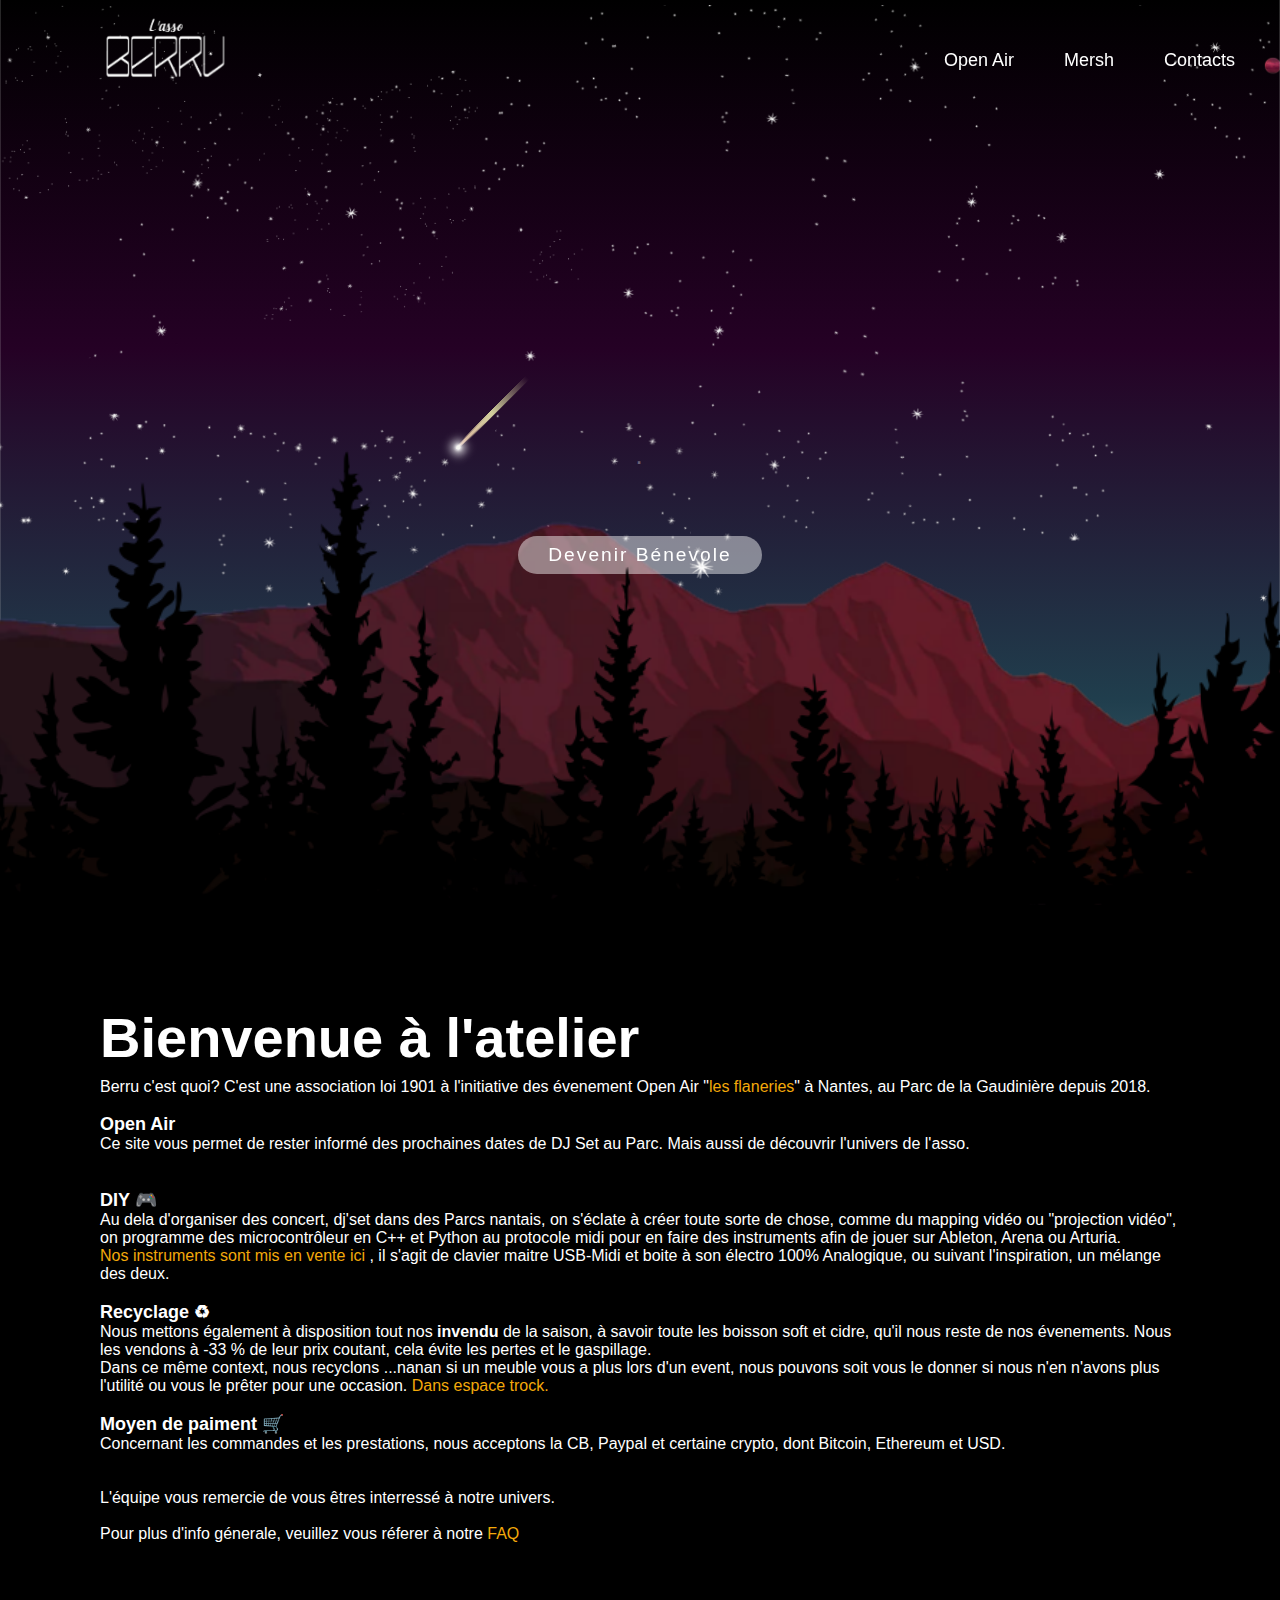
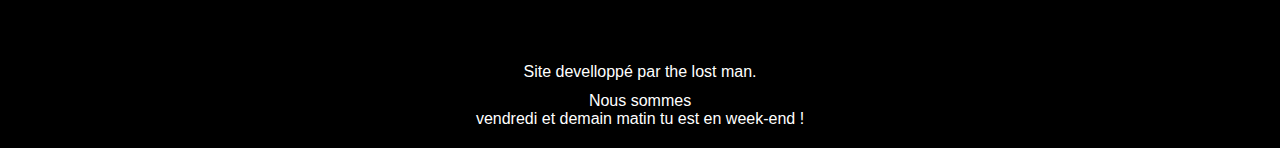
==== index.html @ 0fc73d99 "Update index.html" ====
<!--site asso pour les flâneries-->

<head>
    <title>L'asso berru</title>
    <link rel="shortcut icon" href="src-img\icon-octocat.png" />
    <link rel="stylesheet" href="index.css">
</head>

<body>

    <div class="barre-menu">
        <!-- <a href="github.com/berru-g" class="logo">Berru</a>-->
        <a id="logo" href="#">
            <img width="12%" height="12%" src="src-img\LOGO asso.png" title="Bienvenue 🖐"></a>

        <nav class="dropdownmenu">
            <ul>

                <li><a href="#">Contacts</a>
                    <ul id="submenu">
                        <li><a href="#">Prog</a></li>
                        <li><a href="#">Admin</a></li>
                        <li><a href="#">offre de stage</a></li>
                    </ul>
                </li>
                <li><a href="#">Mersh</a>
                    <ul id="submenu">
                        <li><a href="#" title="disponible le 01/10/2022">Boissons</a></li>
                        <li><a href="https://dodcircuits.netlify.app/">PCB</a></li>
                        <li><a href="#">SAPPES</a></li>
                    </ul>
                </li>
                <li><a href="https://fr-fr.facebook.com/lesflaneriesnantes" title="plus aucune date de prévu pour le moment">Open Air</a></li>
            </ul>
        </nav>
    </div>

    </header>

    <div class="shooting">
        <div class="trail"></div>
        <div class="core"></div>
    </div>
    <!--    <div>

        <a class="iss" href="https://ustream.tv/channel/9408562">
            <img width="20%" height="20%" src="src-img\ISS.png" title="ISS en live" />
    </div>-->

    <Section>
        <h2 id="text"><span>.</span><br></h2>

        <img src="src-img\Stars.png" id="sat">
        <img src="src-img\LUNE.png" id="stars">
        <img src="src-img\cosmos.png" id="cosmos">
        <a href="#" id="btn" title="et offre de stage">Devenir Bénevole</a>
        <!-- <a href="ROMANCE2.0.wav" download="Romance" id="btn">Telechargement gratuit</a>-->


        <img src="src-img\mountain3.png" id="mont" position:absolute>
        <img src="src-img\foret.png" id="forest" position:absolute>
    </Section>

    <!--INTEGRER DU PYTHON  = https://korben.info/javascript-python-brython.html -->
    <div class="sec">
        <h2>Bienvenue à l'atelier</h2>
        <p>Berru c'est quoi? C'est une association loi 1901 à l'initiative des évenement Open Air "<a href="#" id="scale">les flaneries</a>" à Nantes, au Parc de la Gaudinière depuis 2018.<br><br></p>
        <h4>Open Air</h4>
        <p>Ce site vous permet de rester informé des prochaines dates de DJ Set au Parc. Mais aussi de découvrir l'univers de l'asso.</p>

        <br><br>
        <h4>DIY 🎮</h4>
        <p> Au dela d'organiser des concert, dj'set dans des Parcs nantais, on s'éclate à créer toute sorte de chose, comme du mapping vidéo ou "projection vidéo", on programme des microcontrôleur en C++ et Python au protocole midi pour en faire des instruments
            afin de jouer sur Ableton, Arena ou Arturia.
            <p><a href="#">Nos instruments sont mis en vente ici</a> , il s'agit de clavier maitre USB-Midi et boite à son électro 100% Analogique, ou suivant l'inspiration, un mélange des deux.

                <br><br>
                <h4>Recyclage ♻</h4>
                <p>Nous mettons également à disposition tout nos
                    <strong>invendu</strong> de la saison, à savoir toute les boisson soft et cidre, qu'il nous reste de nos évenements. Nous les vendons à -33 % de leur prix coutant, cela évite les pertes et le gaspillage.
                    <br>Dans ce même context, nous recyclons ...nanan si un meuble vous a plus lors d'un event, nous pouvons soit vous le donner si nous n'en n'avons plus l'utilité ou vous le prêter pour une occasion. <a href="" #>Dans espace trock.</a>                    <br><br>
                    <h4>Moyen de paiment 🛒</h4>
                    <p>Concernant les commandes et les prestations, nous acceptons la CB, Paypal et certaine crypto, dont Bitcoin, Ethereum et USD.
                        <p> <br><br>L'équipe vous remercie de vous êtres interressé à notre univers.</p>
                        <br>
                        <div id="scale">
                            <p>Pour plus d'info génerale, veuillez vous réferer à notre <a href="#">FAQ</a></p>
                        </div>

    </div>

    <footer>
        <div class="scale">
            <p>Site develloppé par <a href="http://www.github.com/berru-g"> the lost man. </a></p>

            <a href="#" id="secret" title="">hello you, want to play?</a>

        </div>
        <p id="hour" style='color:var(--text-color);'>Nous sommes </p>

        <p id="jour" style='color:var(--text-color); '></p>
        <p id="nom" style='color:var(--text-color); '></p>

    </footer>
    <script>
        /*script by  Robert Gil Baptista repimpé*/
        let text = document.getElementById('text');
        let sat = document.getElementById('sat');
        let stars = document.getElementById('stars');
        let btn = document.getElementById('btn');
        let mont = document.getElementById('mont');
        let cosmos = document.getElementById('cosmos');
        let forest = document.getElementById('forest');
        let header = document.getElementById('header');

        window.addEventListener('scroll', function() {
            let value = window.scrollY;

            text.style.top = 15 + value * +.2 + '%';
            stars.style.top = value * -1.5 + 'px';
            stars.style.left = value * 5 + 'px';
            sat.style.top = value * -1 + 'px';
            sat.style.left = value * -1 + 'px';
            btn.style.marginTop = value * 1.5 + 'px';
            mont.style.top = value * +.34 + 'px';
            cosmos.style.top = value * .25 + 'px';
            header.style.top = value * .5 + 'px';
        })

        //		hour	function open()     //pk cette algo ne supporte que 3 var ?
        function myFunction() {
            var Bienvenue;
            var time = new Date().getHours();
            if (time < 11) {
                Bienvenue = "c'est encore une belle journée qui commence !";
            } else if (time < 20) { //SINON -hours inferieur 20H
                Bienvenue = "cette journée est plutôt cool !";
                //					document.open.boutton;//putain ça marche mais ça annule myFunction?!!!

            } else {
                Bienvenue = "la soirée s'annonce douce !"; //AUTREMENT write=""

            }

            document.getElementById("hour").innerHTML = Bienvenue; //Appel de mon id=""
        }

        //algo of the day
        var d = new Date();
        var days = ["dimanche, les autres on l'heure, toi tu as le temps!", "lundi, tendons vers nos objectifs!", "mardi c'est le jour de l'amitié !", "mercredi tous peut arriver !", "jeudi, le week-end s'approche !", "vendredi et demain matin tu est en week-end !", "samedi, on fait quoi aujourd'hui ?"];

        document.getElementById("jour").innerHTML = days[d.getDay()];
    </script>


</body>
---- index.css ----
:root {
    --primary: #000000;
    --txt: #ffffff;
}

* {
    margin: 0;
    padding: 0;
    box-sizing: border-box;
    font-family: Verdana, Geneva, Tahoma, sans-serif;
}

body {
    overflow-x: hidden;
    background-image: linear-gradient(to top, #f3a90a, #f88989, #64939b, #203e4d, #250125, #000000);
    min-height: 10vh;
}

.barre-menu {
    position: fixed;
    top: 4;
    left: 0;
    width: 100%;
    font-size: 18px;
    padding: 10px 100px;
    display: blocks;
    justify-content: space-around;
    align-items: center;
    z-index: 10;
}

.dropdownmenu {
    position: fixed;
    right: 20px;
    top: 40px;
    border-radius: 40px;
}


/* ----------------MENU-------1-------------------------------------------

        #header ul {
            display: flex;
            justify-content: center;
            align-items: flex-start;
        }
        
        #header ul li {
            list-style: none;
            margin-left: 40px;
        }

        #header ul li a {
            text-decoration: none;
            padding: 10px 15px;
            color: var(--txt);
            border-radius: 20px;
        }
        
        #header ul li a:hover,
        #header ul li a.active {
            background: var(--primary);
        }
        
        ----------------MENU---1-----------------------------------------------*/


/*------------MENU----2--------------------------------------------------------*/

.dropdownmenu ul,
.dropdownmenu li {
    margin: 0;
    padding: 0;
}

.dropdownmenu ul {
    background: var(--primary);
    list-style: none;
    width: 100%;
}

.dropdownmenu li {
    float: right;
    position: relative;
    width: auto;
}

.dropdownmenu a {
    background: transparent;
    color: #FFFFFF;
    display: block;
    padding: 10px 25px;
    text-align: center;
    text-decoration: none;
    border-radius: 10%;
    -webkit-transition: all .25s ease;
    -moz-transition: all .25s ease;
    -ms-transition: all .25s ease;
    -o-transition: all .25s ease;
    transition: all .25s ease;
}

.dropdownmenu li:hover a {
    background: #000000;
    border-radius: 10%;
}

#submenu {
    left: 0;
    opacity: 0;
    position: absolute;
    top: 35px;
    visibility: hidden;
    text-align: center;
    z-index: 1;
}

li:hover ul#submenu {
    opacity: 1;
    top: 40px;
    /* adjust this as per top nav padding top & bottom comes */
    visibility: visible;
    background-color: transparent;
}

#submenu li {
    float: none;
    width: 100%;
}

#submenu a:hover {
    background-color: #ffffff96;
}

#submenu a {
    background-color: transparent;
}


/*------------------------MENU---2-----------------------------------------------------------*/

#btn {
    text-decoration: none;
    display: inline;
    padding: 8px 30px;
    background: rgba(255, 255, 255, 0.46);
    color: var(--txt);
    font-size: 1.2em;
    font-weight: 500;
    letter-spacing: 2px;
    border-radius: 40px;
    transform: translatey(100px);
    z-index: 3;
}

#btn:hover {
    background: rgba(255, 255, 255, 0.964);
    color: black;
}

.star {
    position: absolute;
    width: 1px;
    height: 1px;
    border-radius: 50%;
    animation-iteration-count: infinite;
}

.shooting {
    z-index: 100;
    position: relative;
    top: 30%;
    left: 30%;
    width: 500px;
    height: 5px;
    border-radius: 5px;
    display: inline-block;
    transform: rotateZ(-45deg);
}

.shooting .core {
    display: inline-block;
    position: absolute;
    top: 0;
    left: 0;
    width: 4px;
    height: 4px;
    border-radius: 50%;
    background: #f7f7f1;
    box-shadow: 0px 0px 3px 1px #ffffff, 0px 0px 10px 5px #fffffff1;
    animation: 6s linear infinite core;
}

.shooting .trail {
    display: inline-block;
    position: absolute;
    content: '';
    width: 100px;
    height: 5px;
    border-radius: 50% 0 0 50%;
    background: linear-gradient( to right, #f7c9aedc, #f3f3b1d5 50%, transparent);
    top: -1px;
    left: 0;
    animation: 6s linear infinite trail;
}

@keyframes core {
    0% {
        left: 100%;
        opacity: 1;
    }
    15% {
        left: 30%;
        opacity: 0.8;
    }
    30% {
        left: 0;
        opacity: 0;
    }
    100% {
        left: 0;
        opacity: 0;
    }
}

@keyframes trail {
    0% {
        left: 100%;
        opacity: 1;
        width: 0;
    }
    15% {
        left: 35%;
        opacity: 0.5;
        width: 150px;
    }
    30% {
        left: 10%;
        opacity: 0;
        width: 150px;
    }
    100% {
        left: 0;
        opacity: 0;
        width: 150px;
    }
}

section {
    position: relative;
    width: 100%;
    height: 100vh;
    display: flex;
    justify-content: center;
    align-items: center;
}

section::before {
    content: "";
    position: absolute;
    bottom: 0;
    left: 0;
    width: 100%;
    height: 100px;
    /*z-index: 10;*/
}

section img {
    position: absolute;
    top: 0px;
    left: 0;
    width: 100%;
    height: 100%;
    object-fit: cover;
    pointer-events: none;
}

section #text {
    position: absolute;
    color: var(--txt);
    font-size: 10vw;
    text-align: center;
    line-height: .55em;
    font-family: Arial, Helvetica, sans-serif;
    opacity: 33%;
}

section #text span {
    font-size: .20em;
    letter-spacing: 2px;
    font-weight: 400;
}

.sec {
    position: relative;
    padding: 100px;
    background: var(--primary);
    z-index: 15;
}

.sec h2 {
    font-size: 3.5em;
    color: #fff;
    margin-bottom: 8px;
}

.sec p {
    font-size: 1em;
    color: #fff;
}

footer {
    position: fixed;
    padding: 20px 100px;
    background: var(--primary);
}

footer a {
    text-decoration: #f88989;
    color: #fff;
}

#cosmos {
    opacity: 20%;
    position: fixed;
    margin-top: -10%;
}

#stars {
    rotate: 55°;
    opacity: 100%;
}

#forest {
    z-index: 5;
}

footer {
    color: var(--txt);
    text-align: center;
    margin-bottom: 0px;
    position: relative;
    z-index: 10;
}


/*
        .iss {
            z-index: 100;
            position: relative;
            animation: mymove 20s infinite;
        }
        
        @keyframes mymove {
            from {
                right: 0px;
            }
            to {
                right: 1400px;
            }
        }*/

h4 {
    color: var(--txt);
    font-size: 18px;
}

#scale,
a {
    color: #f3a90a;
    text-decoration: none;
}

#secret {
    background-color: transparent;
    color: #000000;
    font-size: 10px;
    position: relative;
    margin-right: 20px;
    z-index: 100;
}

#secret:hover {
    background-color: #ffffff96;
    border-radius: 40px;
}

a:hover {
    opacity: 50%;
}

#projet {
    display: flex;
    flex-direction: row;
    width: auto;
    height: auto;
}
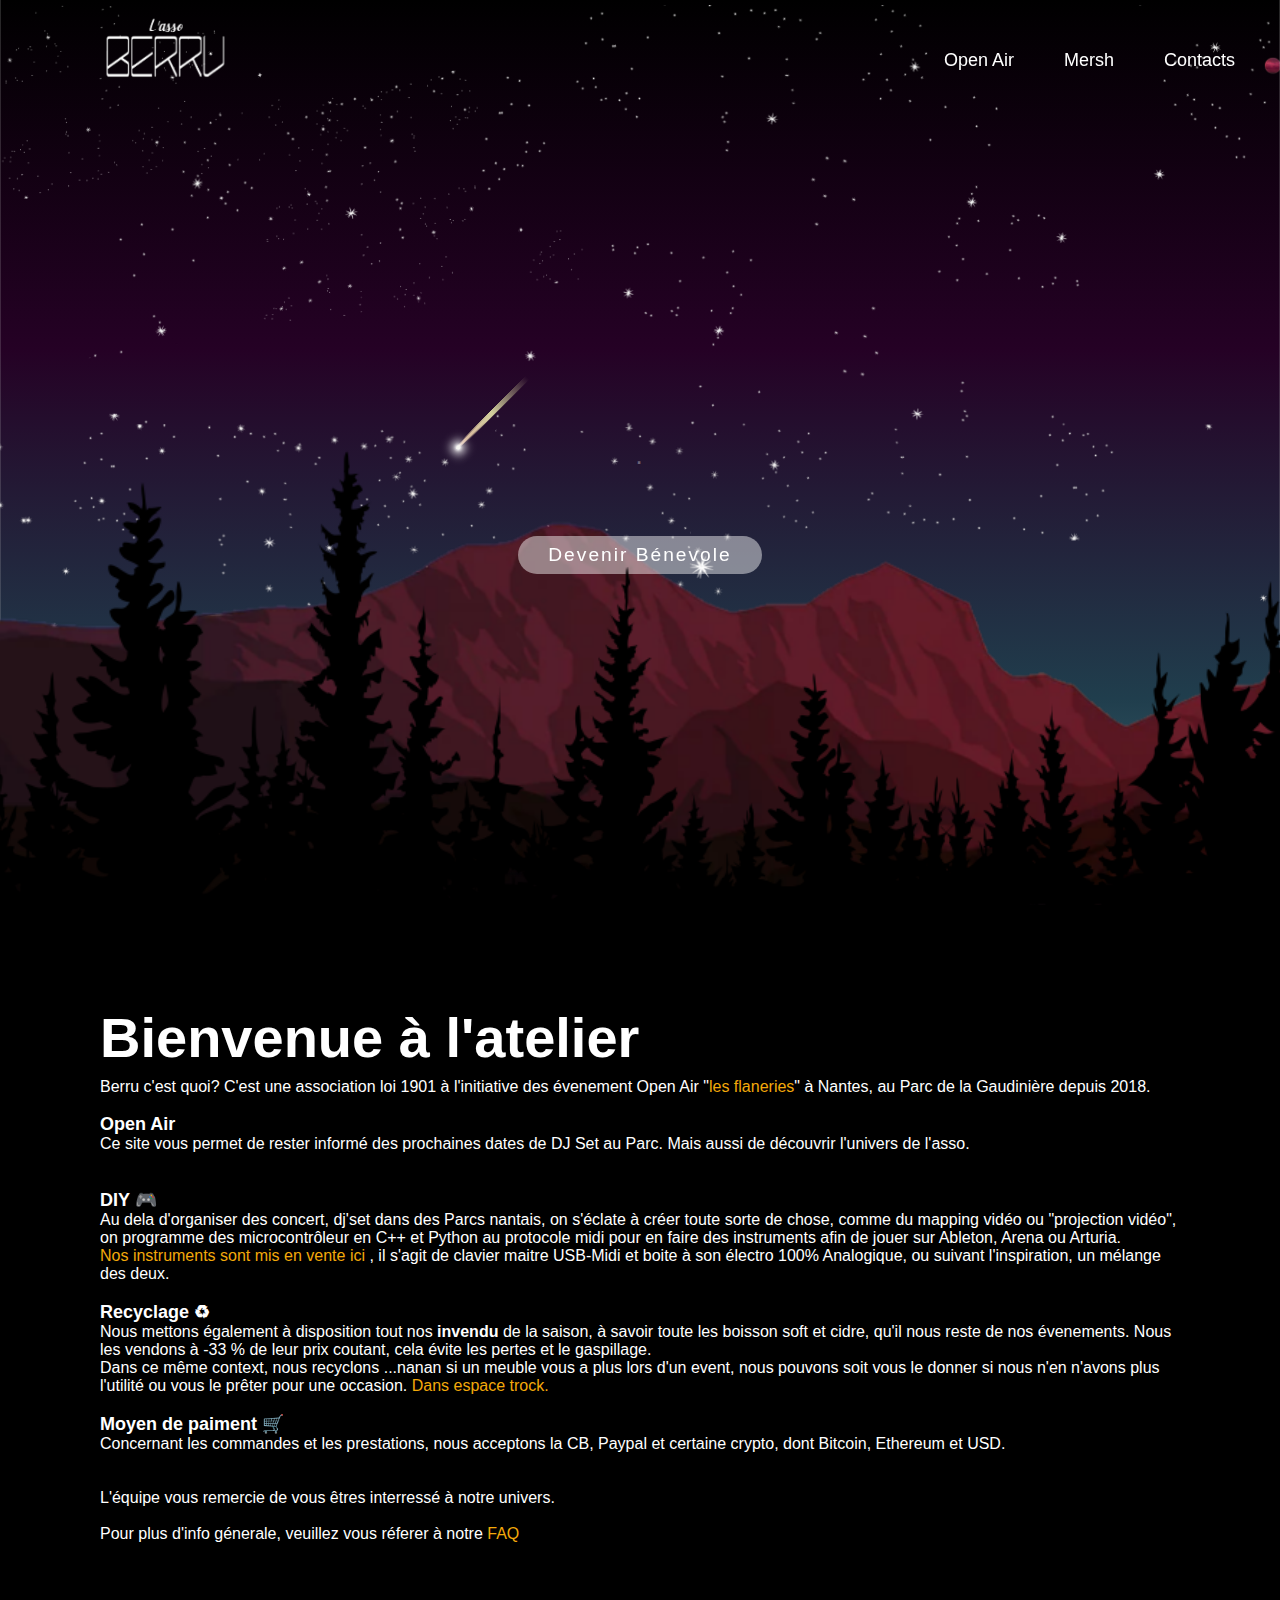
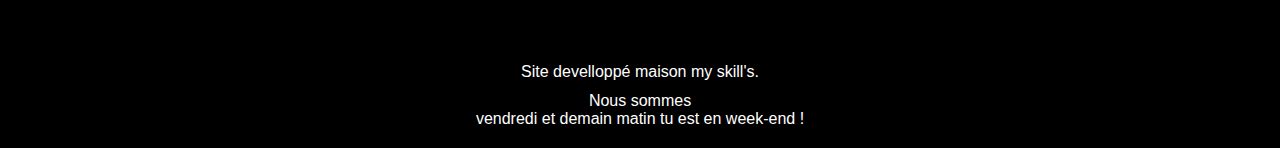
==== commit d66cf6ca: "Update index.html" ====
--- a/index.html
+++ b/index.html
@@ -27,7 +27,7 @@
                     <ul id="submenu">
                         <li><a href="#" title="disponible le 01/10/2022">Boissons</a></li>
                         <li><a href="https://dodcircuits.netlify.app/">PCB</a></li>
-                        <li><a href="#">SAPPES</a></li>
+                        <li><a href="https://www.facebook.com/BERRUClothing/">SAPPES</a></li>
                     </ul>
                 </li>
                 <li><a href="https://fr-fr.facebook.com/lesflaneriesnantes" title="plus aucune date de prévu pour le moment">Open Air</a></li>
@@ -91,7 +91,7 @@
 
     <footer>
         <div class="scale">
-            <p>Site develloppé par <a href="http://www.github.com/berru-g"> the lost man. </a></p>
+            <p>Site develloppé maison <a href="http://www.github.com/berru-g"> my skill's. </a></p>
 
             <a href="#" id="secret" title="">hello you, want to play?</a>
 
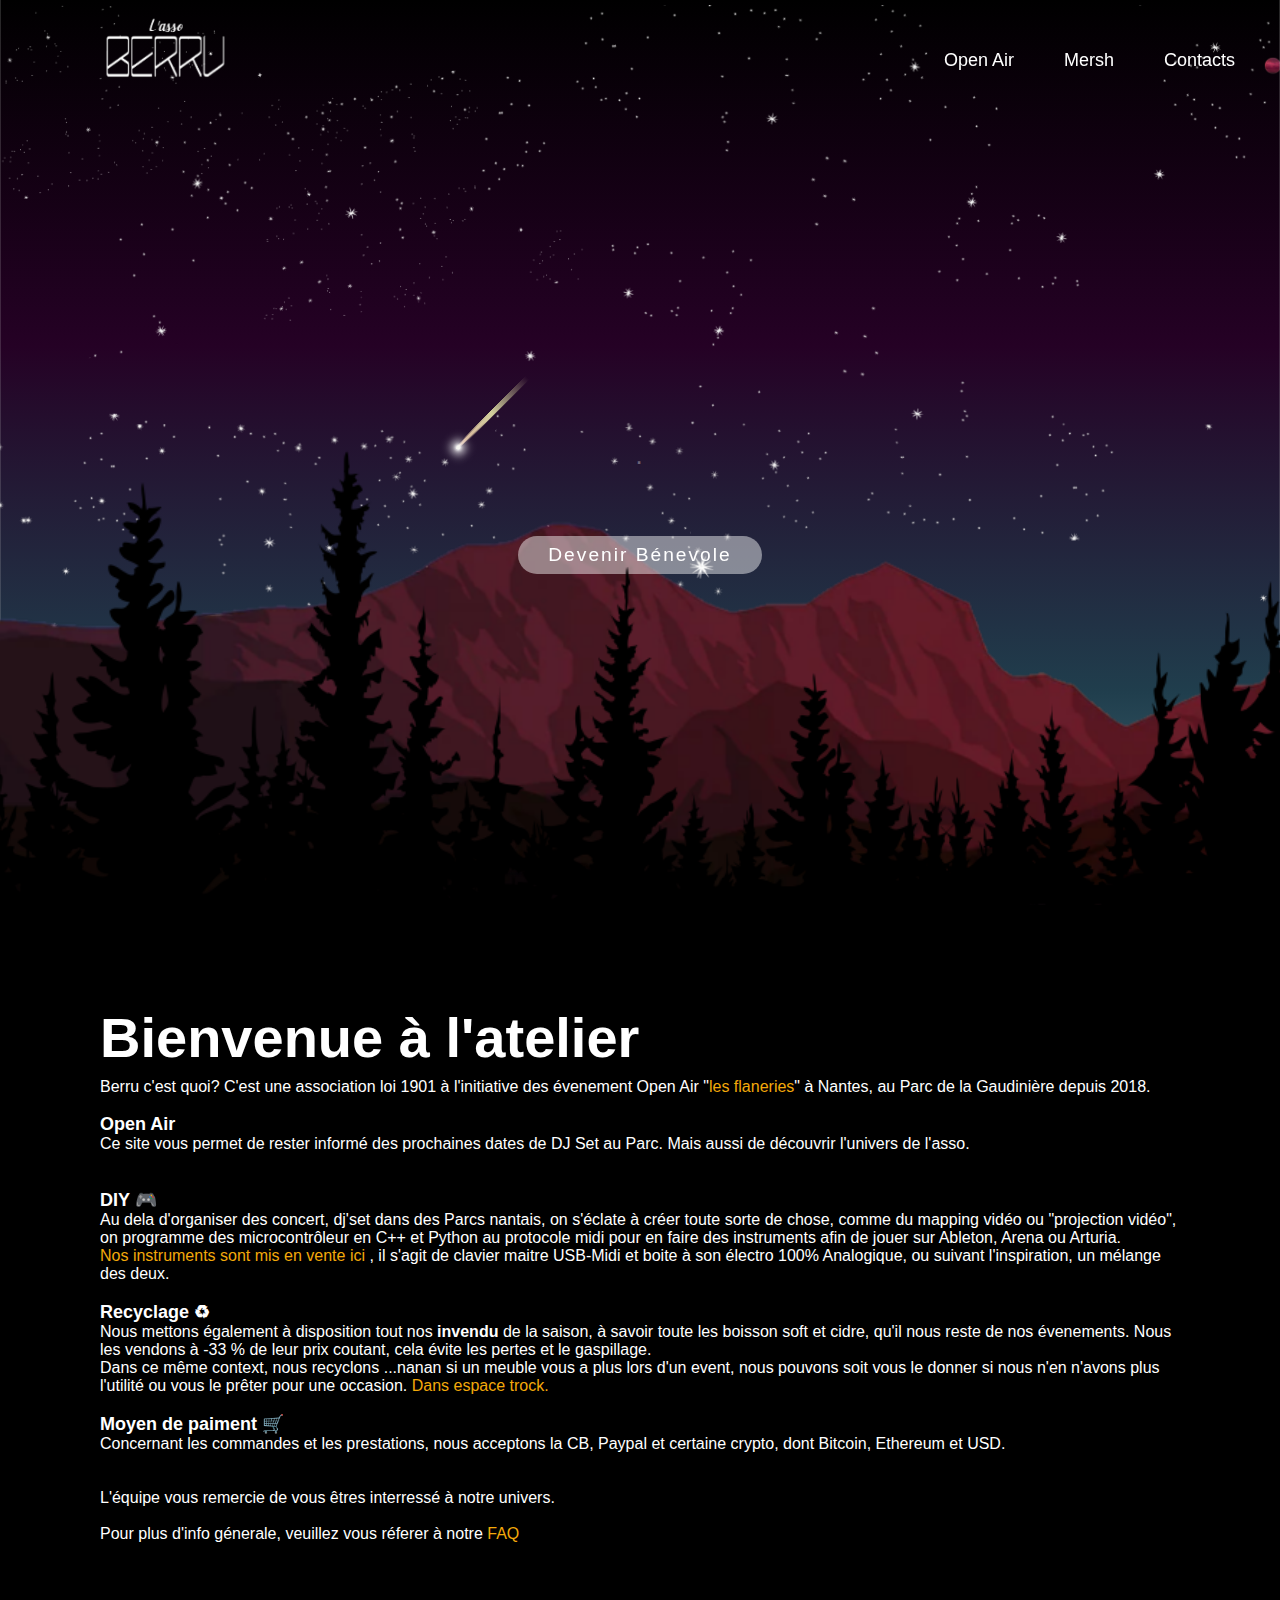
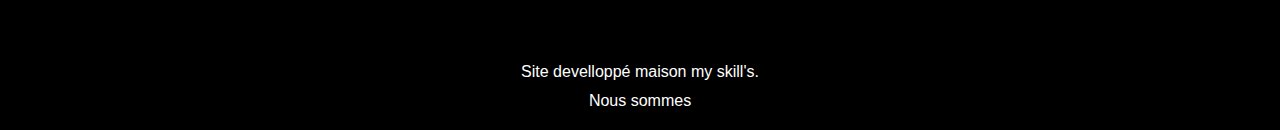
==== commit 4687b2bd: "Update index.html" ====
--- a/index.html
+++ b/index.html
@@ -2,8 +2,14 @@
 
 <head>
     <title>L'asso berru</title>
+      <meta charset="utf-8">
+    <meta name="google-site-verification" content="H0xoTrCnWUzo2zzGqPiD3Ut4GvoSY0EfydycS3OrI90" />
+    <meta name="viewport" content="width=device-width, initial-scale=1.0">
+  <meta name="description" content="Association nantaise. Un parc, une scéne, un bar et de la raclette.">
+        <meta name="keywords" content="Association nantaise, berru, parc de la Gaudinière, parc nantes, event parc, berru nantes">
     <link rel="shortcut icon" href="src-img\icon-octocat.png" />
     <link rel="stylesheet" href="index.css">
+      <script src="script.js"></script>
 </head>
 
 <body>
@@ -19,18 +25,18 @@
                 <li><a href="#">Contacts</a>
                     <ul id="submenu">
                         <li><a href="#">Prog</a></li>
-                        <li><a href="#">Admin</a></li>
+                        <li><a href="mailto:g.leberruyer@gmail.com">Admin</a></li>
                         <li><a href="#">offre de stage</a></li>
                     </ul>
                 </li>
                 <li><a href="#">Mersh</a>
                     <ul id="submenu">
-                        <li><a href="#" title="disponible le 01/10/2022">Boissons</a></li>
-                        <li><a href="https://dodcircuits.netlify.app/">PCB</a></li>
-                        <li><a href="https://www.facebook.com/BERRUClothing/">SAPPES</a></li>
+                        <li><a href="#" title="Stock épuisé">Boissons</a></li>
+                        <li><a href="https://berru-g.github.io/Make-Play/">Make&Play</a></li>
+                        <li><a href="https://www.facebook.com/BERRUClothing/" title="Stock épuisé">SAPPES</a></li>
                     </ul>
                 </li>
-                <li><a href="https://fr-fr.facebook.com/lesflaneriesnantes" title="plus aucune date de prévu pour le moment">Open Air</a></li>
+                <li><a href="https://fr-fr.facebook.com/lesflaneriesnantes" title="plus aucune date de prévu cette année">Open Air</a></li>
             </ul>
         </nav>
     </div>
@@ -53,9 +59,8 @@
         <img src="src-img\Stars.png" id="sat">
         <img src="src-img\LUNE.png" id="stars">
         <img src="src-img\cosmos.png" id="cosmos">
-        <a href="#" id="btn" title="et offre de stage">Devenir Bénevole</a>
+        <a href="mailto:g.leberruyer@gmail.com" id="btn" title="et offre de stage">Devenir Bénevole</a>
         <!-- <a href="ROMANCE2.0.wav" download="Romance" id="btn">Telechargement gratuit</a>-->
-
 
         <img src="src-img\mountain3.png" id="mont" position:absolute>
         <img src="src-img\foret.png" id="forest" position:absolute>
@@ -86,71 +91,16 @@
                         <div id="scale">
                             <p>Pour plus d'info génerale, veuillez vous réferer à notre <a href="#">FAQ</a></p>
                         </div>
-
     </div>
-
     <footer>
         <div class="scale">
             <p>Site develloppé maison <a href="http://www.github.com/berru-g"> my skill's. </a></p>
 
             <a href="#" id="secret" title="">hello you, want to play?</a>
-
         </div>
         <p id="hour" style='color:var(--text-color);'>Nous sommes </p>
-
         <p id="jour" style='color:var(--text-color); '></p>
         <p id="nom" style='color:var(--text-color); '></p>
-
     </footer>
-    <script>
-        /*script by  Robert Gil Baptista repimpé*/
-        let text = document.getElementById('text');
-        let sat = document.getElementById('sat');
-        let stars = document.getElementById('stars');
-        let btn = document.getElementById('btn');
-        let mont = document.getElementById('mont');
-        let cosmos = document.getElementById('cosmos');
-        let forest = document.getElementById('forest');
-        let header = document.getElementById('header');
-
-        window.addEventListener('scroll', function() {
-            let value = window.scrollY;
-
-            text.style.top = 15 + value * +.2 + '%';
-            stars.style.top = value * -1.5 + 'px';
-            stars.style.left = value * 5 + 'px';
-            sat.style.top = value * -1 + 'px';
-            sat.style.left = value * -1 + 'px';
-            btn.style.marginTop = value * 1.5 + 'px';
-            mont.style.top = value * +.34 + 'px';
-            cosmos.style.top = value * .25 + 'px';
-            header.style.top = value * .5 + 'px';
-        })
-
-        //		hour	function open()     //pk cette algo ne supporte que 3 var ?
-        function myFunction() {
-            var Bienvenue;
-            var time = new Date().getHours();
-            if (time < 11) {
-                Bienvenue = "c'est encore une belle journée qui commence !";
-            } else if (time < 20) { //SINON -hours inferieur 20H
-                Bienvenue = "cette journée est plutôt cool !";
-                //					document.open.boutton;//putain ça marche mais ça annule myFunction?!!!
-
-            } else {
-                Bienvenue = "la soirée s'annonce douce !"; //AUTREMENT write=""
-
-            }
-
-            document.getElementById("hour").innerHTML = Bienvenue; //Appel de mon id=""
-        }
-
-        //algo of the day
-        var d = new Date();
-        var days = ["dimanche, les autres on l'heure, toi tu as le temps!", "lundi, tendons vers nos objectifs!", "mardi c'est le jour de l'amitié !", "mercredi tous peut arriver !", "jeudi, le week-end s'approche !", "vendredi et demain matin tu est en week-end !", "samedi, on fait quoi aujourd'hui ?"];
-
-        document.getElementById("jour").innerHTML = days[d.getDay()];
-    </script>
-
-
+    
 </body>
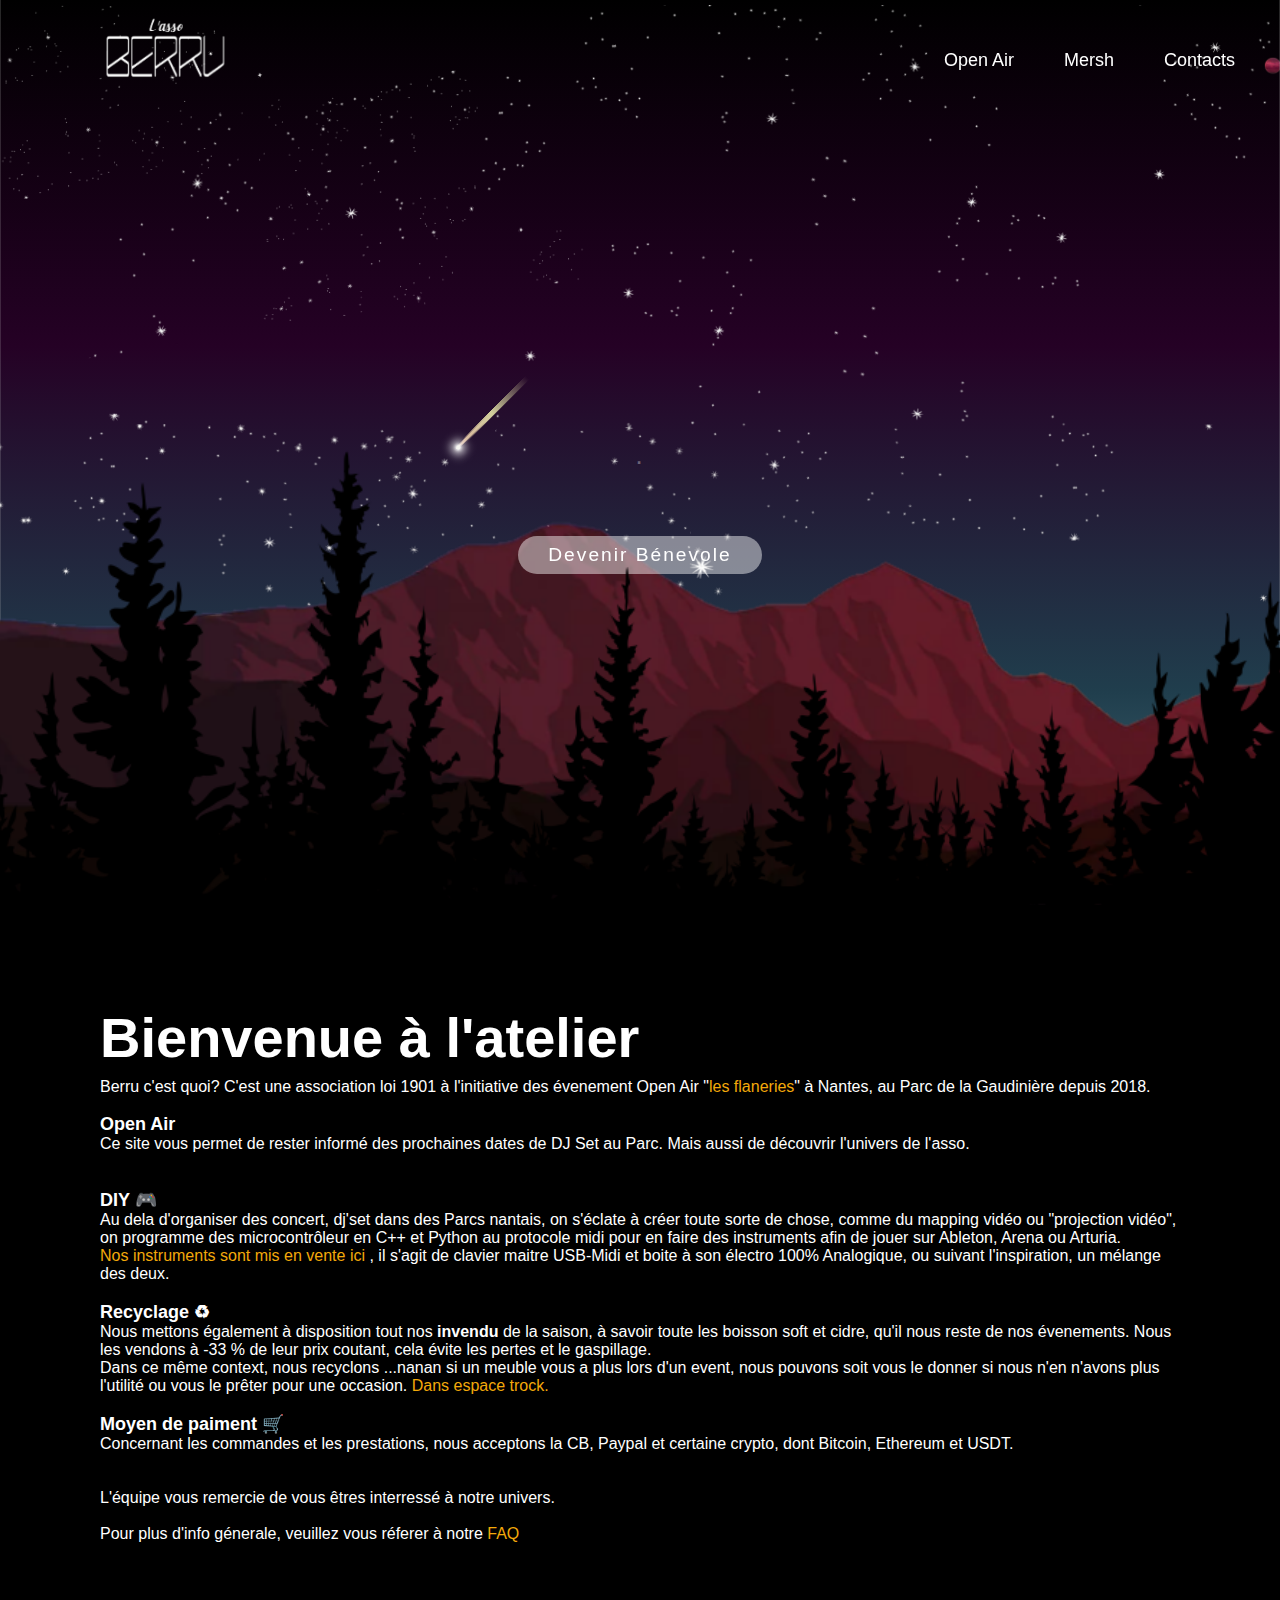
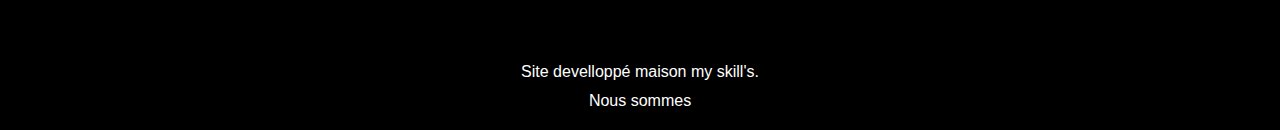
==== commit ebbab29b: "P2" ====
--- a/index.html
+++ b/index.html
@@ -3,13 +3,15 @@
 <head>
     <title>L'asso berru</title>
       <meta charset="utf-8">
-    <meta name="google-site-verification" content="H0xoTrCnWUzo2zzGqPiD3Ut4GvoSY0EfydycS3OrI90" />
     <meta name="viewport" content="width=device-width, initial-scale=1.0">
+    <meta name="author" content="berru-g github">
+  <meta name="robots" content="index, follow">  
+  <meta property="og:title" content="Open air au parc de la Gaudiniere à Nantes">
   <meta name="description" content="Association nantaise. Un parc, une scéne, un bar et de la raclette.">
         <meta name="keywords" content="Association nantaise, berru, parc de la Gaudinière, parc nantes, event parc, berru nantes">
     <link rel="shortcut icon" href="src-img\icon-octocat.png" />
     <link rel="stylesheet" href="index.css">
-      <script src="script.js"></script>
+      
 </head>
 
 <body>
@@ -17,7 +19,7 @@
     <div class="barre-menu">
         <!-- <a href="github.com/berru-g" class="logo">Berru</a>-->
         <a id="logo" href="#">
-            <img width="12%" height="12%" src="src-img\LOGO asso.png" title="Bienvenue 🖐"></a>
+            <img width="12%" height="12%" src="src-img\LOGO asso.png" title="L'asso est inactive depuis 2022"></a>
 
         <nav class="dropdownmenu">
             <ul>
@@ -85,13 +87,15 @@
                     <strong>invendu</strong> de la saison, à savoir toute les boisson soft et cidre, qu'il nous reste de nos évenements. Nous les vendons à -33 % de leur prix coutant, cela évite les pertes et le gaspillage.
                     <br>Dans ce même context, nous recyclons ...nanan si un meuble vous a plus lors d'un event, nous pouvons soit vous le donner si nous n'en n'avons plus l'utilité ou vous le prêter pour une occasion. <a href="" #>Dans espace trock.</a>                    <br><br>
                     <h4>Moyen de paiment 🛒</h4>
-                    <p>Concernant les commandes et les prestations, nous acceptons la CB, Paypal et certaine crypto, dont Bitcoin, Ethereum et USD.
+                    <p>Concernant les commandes et les prestations, nous acceptons la CB, Paypal et certaine crypto, dont Bitcoin, Ethereum et USDT.
                         <p> <br><br>L'équipe vous remercie de vous êtres interressé à notre univers.</p>
                         <br>
                         <div id="scale">
                             <p>Pour plus d'info génerale, veuillez vous réferer à notre <a href="#">FAQ</a></p>
                         </div>
     </div>
+    <script src="script.js"></script>
+    </body>
     <footer>
         <div class="scale">
             <p>Site develloppé maison <a href="http://www.github.com/berru-g"> my skill's. </a></p>
@@ -103,4 +107,4 @@
         <p id="nom" style='color:var(--text-color); '></p>
     </footer>
     
-</body>
+
